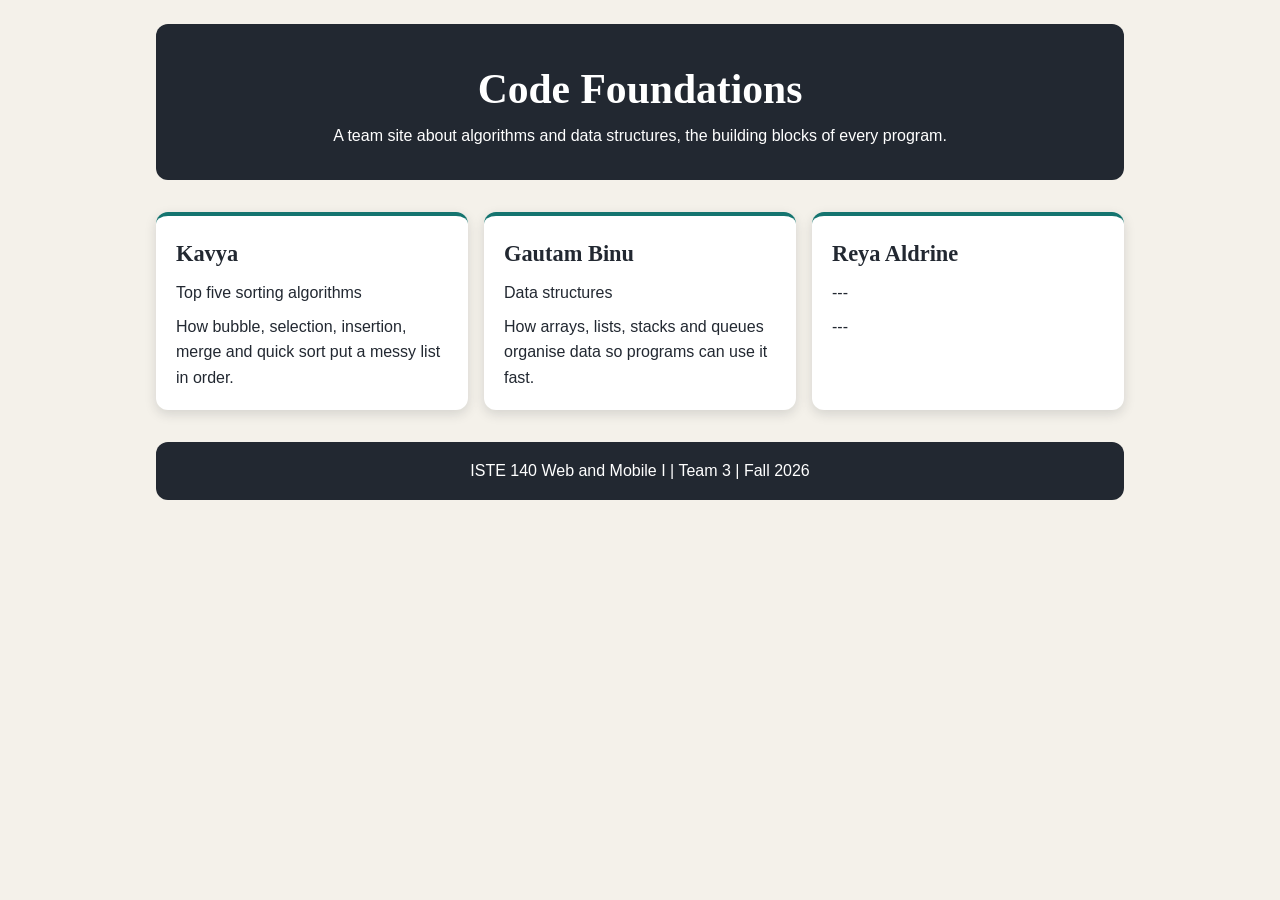
==== index.html @ 62b0195c "Added homepage" ====
<!DOCTYPE html>
<!-- Team 3 home page -->
<html lang="en">
<head>
  <meta charset="utf-8">
  <meta name="viewport" content="width=device-width, initial-scale=1">
  <title>Code Foundations: Team 3</title>
  <link rel="stylesheet" href="index.css">
</head>
<body>
  <!-- one grid container holds the header, the member cards and the footer -->
  <div class="home">

    <header class="home-header">
      <h1>Code Foundations</h1>
      <p>A team site about algorithms and data structures, the building blocks of every program.</p>
    </header>

    <!-- one link card per team member -->
    <main class="members">
      <a class="member" href="kavya.html">
        <h2>Kavya</h2>
        <p>Top five sorting algorithms</p>
        <p>How bubble, selection, insertion, merge and quick sort put a messy list in order.</p>
      </a>
      <a class="member" href="gautam.html">
        <h2>Gautam Binu</h2>
        <p>Data structures</p>
        <p>How arrays, lists, stacks and queues organise data so programs can use it fast.</p>
      </a>
      <a class="member" href="reya.html">
        <h2>Reya Aldrine</h2>
        <p>---</p>
        <p>---</p>
      </a>
    </main>

    <footer class="home-footer">
      <p>ISTE 140 Web and Mobile I | Team 3 | Fall 2026</p>
    </footer>

  </div>
</body>
</html>
---- index.css ----
/* Team 3 home page stylesheet 
   Colours used (only these):
   Charcoal #222831 - header, footer, text
   Paper    #F4F1EA - page background
   Teal     #14746F - card top border and hover
   White    #FFFFFF - cards
   Fonts: Georgia (headings), Arial (body)
*/

/* Reset: removes default browser spacing */
* {
  box-sizing: border-box;
  margin: 0;
  padding: 0;
}

/* Page background and body text; CONTRAST: dark text on a light background */
body {
  background: #F4F1EA;
  color: #222831;
  font-family: Arial, sans-serif;
  line-height: 1.6;
}

/* Grid container: header, cards and footer stacked in one column with space between groups (PROXIMITY) */
.home {
  display: grid;
  gap: 32px;
  max-width: 1000px;
  margin: 0 auto;
  padding: 24px 16px;
}

/* Header: dark block with white text for strong contrast */
.home-header {
  background: #222831;
  color: #FFFFFF;
  padding: 32px 24px;
  border-radius: 12px;
  text-align: center;
}

/* Headings use the serif font everywhere (REPETITION) */
h1, h2 {
  font-family: Georgia, "Times New Roman", serif;
}

/* Site name size */
.home-header h1 {
  font-size: 2.6rem;
}

/* Card grid: auto-fit puts as many cards in a row as fit, each at least 220px wide */
.members {
  display: grid;
  grid-template-columns: repeat(auto-fit, minmax(220px, 1fr));
  gap: 16px;
}

/* REPETITION: every member card has the same colours, padding, corners and shadow.
   The whole card is a link; it lines up with the same edges as the header. */
.member {
  display: grid;
  gap: 8px;
  align-content: start;
  background: #FFFFFF;
  color: #222831;
  padding: 20px;
  border-radius: 12px;
  border-top: 4px solid #14746F;
  box-shadow: 0 4px 12px rgba(34, 40, 49, 0.15);
  text-decoration: none;
}

/* Hover: the card background turns teal with white text */
.member:hover {
  background: #14746F;
  color: #FFFFFF;
}

/* Member name size */
.member h2 {
  font-size: 1.4rem;
}

/* Footer: same dark colour as the header so the page is framed top and bottom */
.home-footer {
  background: #222831;
  color: #FFFFFF;
  padding: 16px 24px;
  border-radius: 12px;
  text-align: center;
}
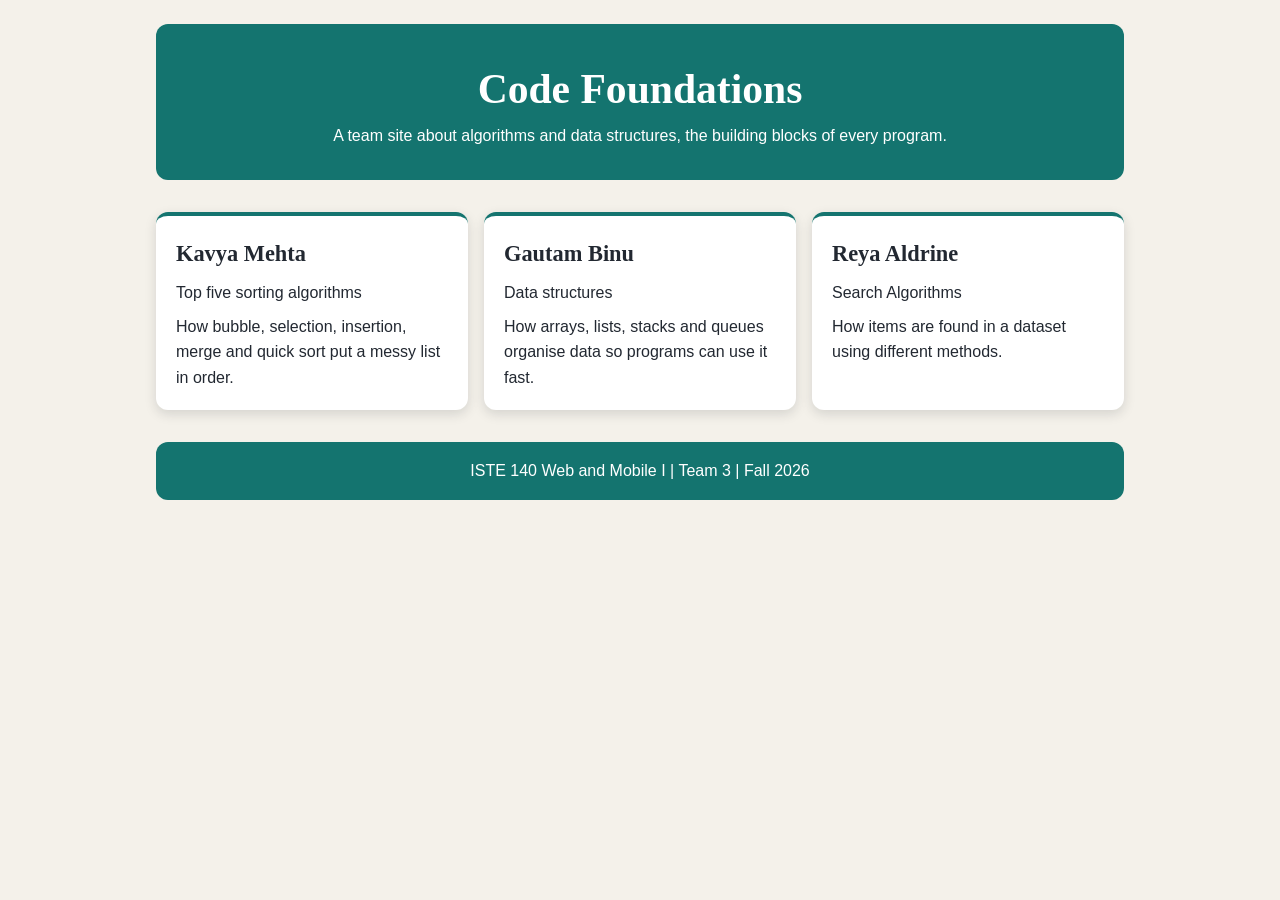
==== commit e5c81091: "Fix lowercase names, card grid, and CRAP comments" ====
--- a/index.html
+++ b/index.html
@@ -18,20 +18,20 @@
 
     <!-- one link card per team member -->
     <main class="members">
-      <a class="member" href="kavya.html">
-        <h2>Kavya</h2>
+      <a class="member" href="kavya/kavya.html">
+        <h2>Kavya Mehta</h2>
         <p>Top five sorting algorithms</p>
         <p>How bubble, selection, insertion, merge and quick sort put a messy list in order.</p>
       </a>
-      <a class="member" href="gautam.html">
+      <a class="member" href="gautam/gautam.html">
         <h2>Gautam Binu</h2>
         <p>Data structures</p>
         <p>How arrays, lists, stacks and queues organise data so programs can use it fast.</p>
       </a>
-      <a class="member" href="reya.html">
+      <a class="member" href="reya/reya.html">
         <h2>Reya Aldrine</h2>
-        <p>---</p>
-        <p>---</p>
+        <p>Search Algorithms</p>
+        <p>How items are found in a dataset using different methods.</p>
       </a>
     </main>
 
@@ -41,4 +41,4 @@
 
   </div>
 </body>
-</html>+</html>
--- a/index.css
+++ b/index.css
@@ -1,9 +1,9 @@
 /* Team 3 home page stylesheet 
    Colours used (only these):
-   Charcoal #222831 - header, footer, text
+   Charcoal #222831 - text
    Paper    #F4F1EA - page background
-   Teal     #14746F - card top border and hover
-   White    #FFFFFF - cards
+   Teal     #14746F - header, footer, card top border, hover background
+   White    #FFFFFF - cards, and text on teal
    Fonts: Georgia (headings), Arial (body)
 */
 
@@ -31,9 +31,9 @@
   padding: 24px 16px;
 }
 
-/* Header: dark block with white text for strong contrast */
+/* Header: teal with white text for strong contrast */
 .home-header {
-  background: #222831;
+  background: #14746F;
   color: #FFFFFF;
   padding: 32px 24px;
   border-radius: 12px;
@@ -83,11 +83,11 @@
   font-size: 1.4rem;
 }
 
-/* Footer: same dark colour as the header so the page is framed top and bottom */
+/* Footer: same teal colour as the header so the page is framed top and bottom */
 .home-footer {
-  background: #222831;
+  background: #14746F;
   color: #FFFFFF;
   padding: 16px 24px;
   border-radius: 12px;
   text-align: center;
-}+}
